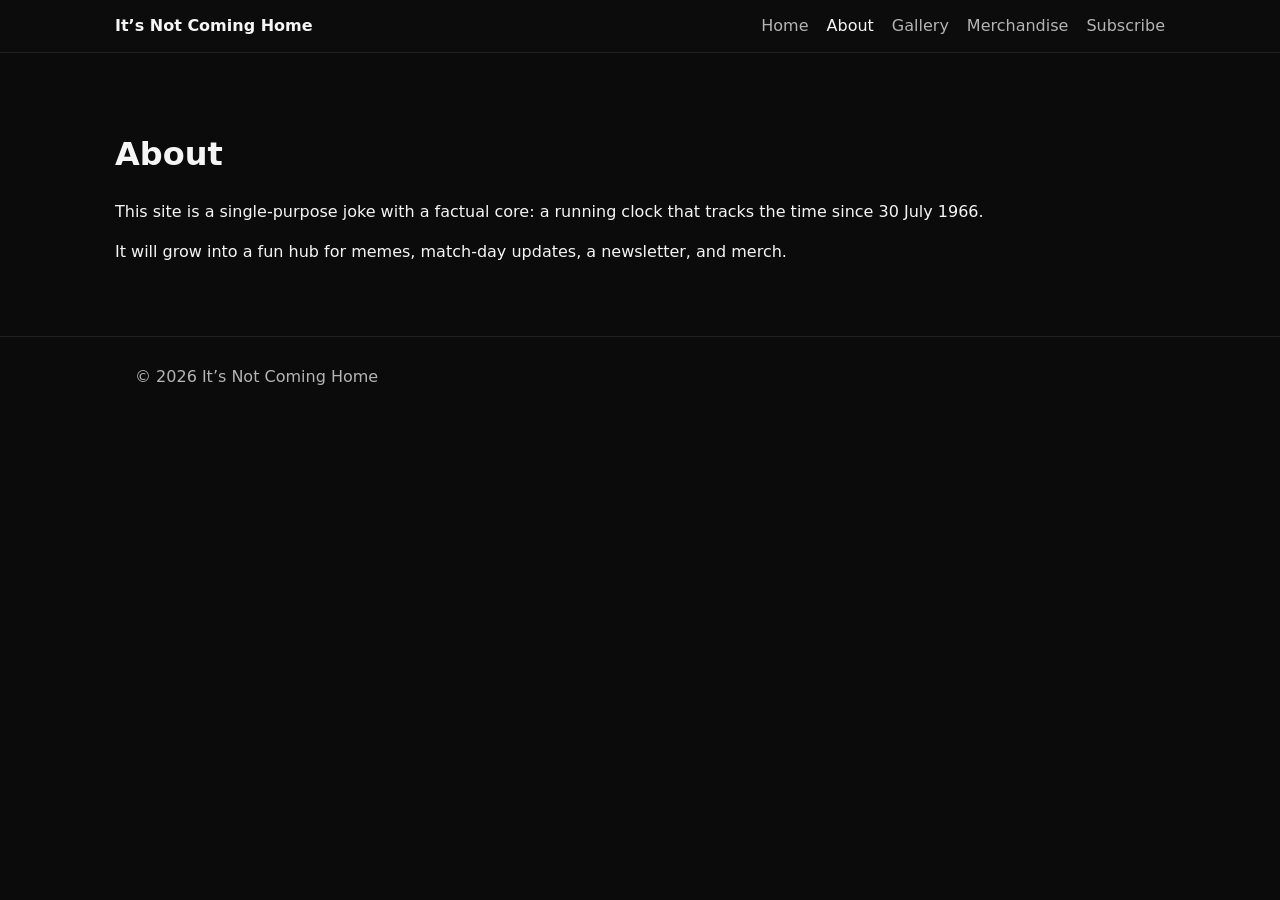
==== about/index.html @ 4ca96cda "Initial commit" ====
<!doctype html>
<html lang="en">
<head>
  <meta charset="utf-8"><meta name="viewport" content="width=device-width,initial-scale=1">
  <title>About — It’s Not Coming Home</title>
  <meta name="description" content="About this very serious website with a very serious clock." />
  <link rel="canonical" href="https://itsnotcominghome.com/about/">
  <link rel="icon" href="../assets/favicon.ico">
  <meta property="og:title" content="About — It’s Not Coming Home">
  <meta property="og:description" content="Why this exists and what’s next.">
  <meta property="og:image" content="https://itsnotcominghome.com/assets/og-image.jpg">
  <meta name="twitter:card" content="summary_large_image">
  <script defer data-domain="itsnotcominghome.com" src="https://plausible.io/js/script.js"></script>
  <link rel="stylesheet" href="../assets/styles.css">
</head>
<body>
<header class="site-header"><nav class="container nav" aria-label="Primary">
  <a class="brand" href="../">It’s Not Coming Home</a>
  <div class="links"><a href="../">Home</a><a class="active" href="../about/">About</a><a href="../gallery/">Gallery</a><a href="../merchandise/">Merchandise</a><a href="../get-in-touch/">Subscribe</a></div>
</nav></header>
<main class="container pad-y">
  <h1>About</h1>
  <p>This site is a single-purpose joke with a factual core: a running clock that tracks the time since 30 July 1966.</p>
  <p>It will grow into a fun hub for memes, match-day updates, a newsletter, and merch.</p>
</main>
<footer class="site-footer"><div class="container">© <span id="year"></span> It’s Not Coming Home</div></footer>
<script src="../assets/main.js" defer></script>
</body>
</html>
---- assets/styles.css ----
:root{
  --bg:#0b0b0b; --fg:#f5f5f5; --muted:#b4b4b4; --card:#141414; --border:#222;
  --accent:#ffffff; /* button foreground */
}
*{box-sizing:border-box}
html,body{height:100%}
body{
  margin:0; font-family:system-ui,-apple-system,Inter,Segoe UI,Roboto,Arial,sans-serif;
  background:var(--bg); color:var(--fg); line-height:1.5;
}
.container{max-width:1050px;margin:0 auto;padding:0 20px}
.pad-y{padding:56px 0}
.site-header{border-bottom:1px solid var(--border);background:#0c0c0c}
.nav{display:flex;align-items:center;justify-content:space-between;padding:14px 0}
.brand{font-weight:800;text-decoration:none;color:var(--fg)}
.links a{color:var(--muted);text-decoration:none;margin-left:18px}
.links a.active,.links a:hover{color:var(--fg)}
.site-footer{border-top:1px solid var(--border);padding:28px 0;color:var(--muted)}

.hero{display:grid;place-items:center;min-height:70vh;text-align:center;padding:56px 0}
.headline{font-size:clamp(2.2rem,8vw,6rem);margin:0 0 12px}
.tagline{color:var(--muted);margin:0 0 24px}

.timer{margin-top:10px}
.timer-row{display:flex;flex-wrap:wrap;gap:12px;justify-content:center}
.time-box{background:var(--card);border:1px solid var(--border);border-radius:16px;padding:16px 18px;min-width:120px}
.num{display:block;font-variant-numeric:tabular-nums;font-size:clamp(1.6rem,5vw,3.2rem);font-weight:800}
.label{display:block;font-size:0.9rem;color:var(--muted)}
.subtext{color:var(--muted);margin-top:10px;font-size:0.9rem}

.grid{display:grid;gap:18px;grid-template-columns:repeat(auto-fit,minmax(260px,1fr))}
.card{background:var(--card);border:1px solid var(--border);border-radius:16px;overflow:hidden}
.card img{display:block;width:100%;height:auto}
.card figcaption{padding:12px 14px;color:var(--muted)}

.contact-form,.subscribe-form{max-width:680px}
.contact-form label,.subscribe-form label{display:block;margin:12px 0;color:var(--fg)}
.contact-form input,.contact-form textarea,
.subscribe-form input{
  width:100%; background:#0f0f0f; color:var(--fg); border:1px solid var(--border);
  border-radius:12px; padding:12px 14px; font:inherit;
}
.contact-form button,.subscribe-form button,.cta{
  margin-top:8px; background:var(--fg); color:#000; border:0; font-weight:700;
  padding:12px 18px; border-radius:12px; cursor:pointer; text-decoration:none; display:inline-block;
}
.subscribe-row{display:flex;gap:8px}
.subscribe-row input{flex:1}
.muted{color:var(--muted)}
.small{font-size:0.95rem}
.divider{border:0;border-top:1px solid var(--border);margin:24px 0}
.coming-soon{display:grid;gap:14px;grid-template-columns:repeat(auto-fit,minmax(220px,1fr))}
.hp{position:absolute;left:-9999px;width:1px;height:1px;overflow:hidden}

@media (max-width:600px){
  .time-box{min-width:100px;padding:14px}
  .subscribe-row{flex-direction:column}
}
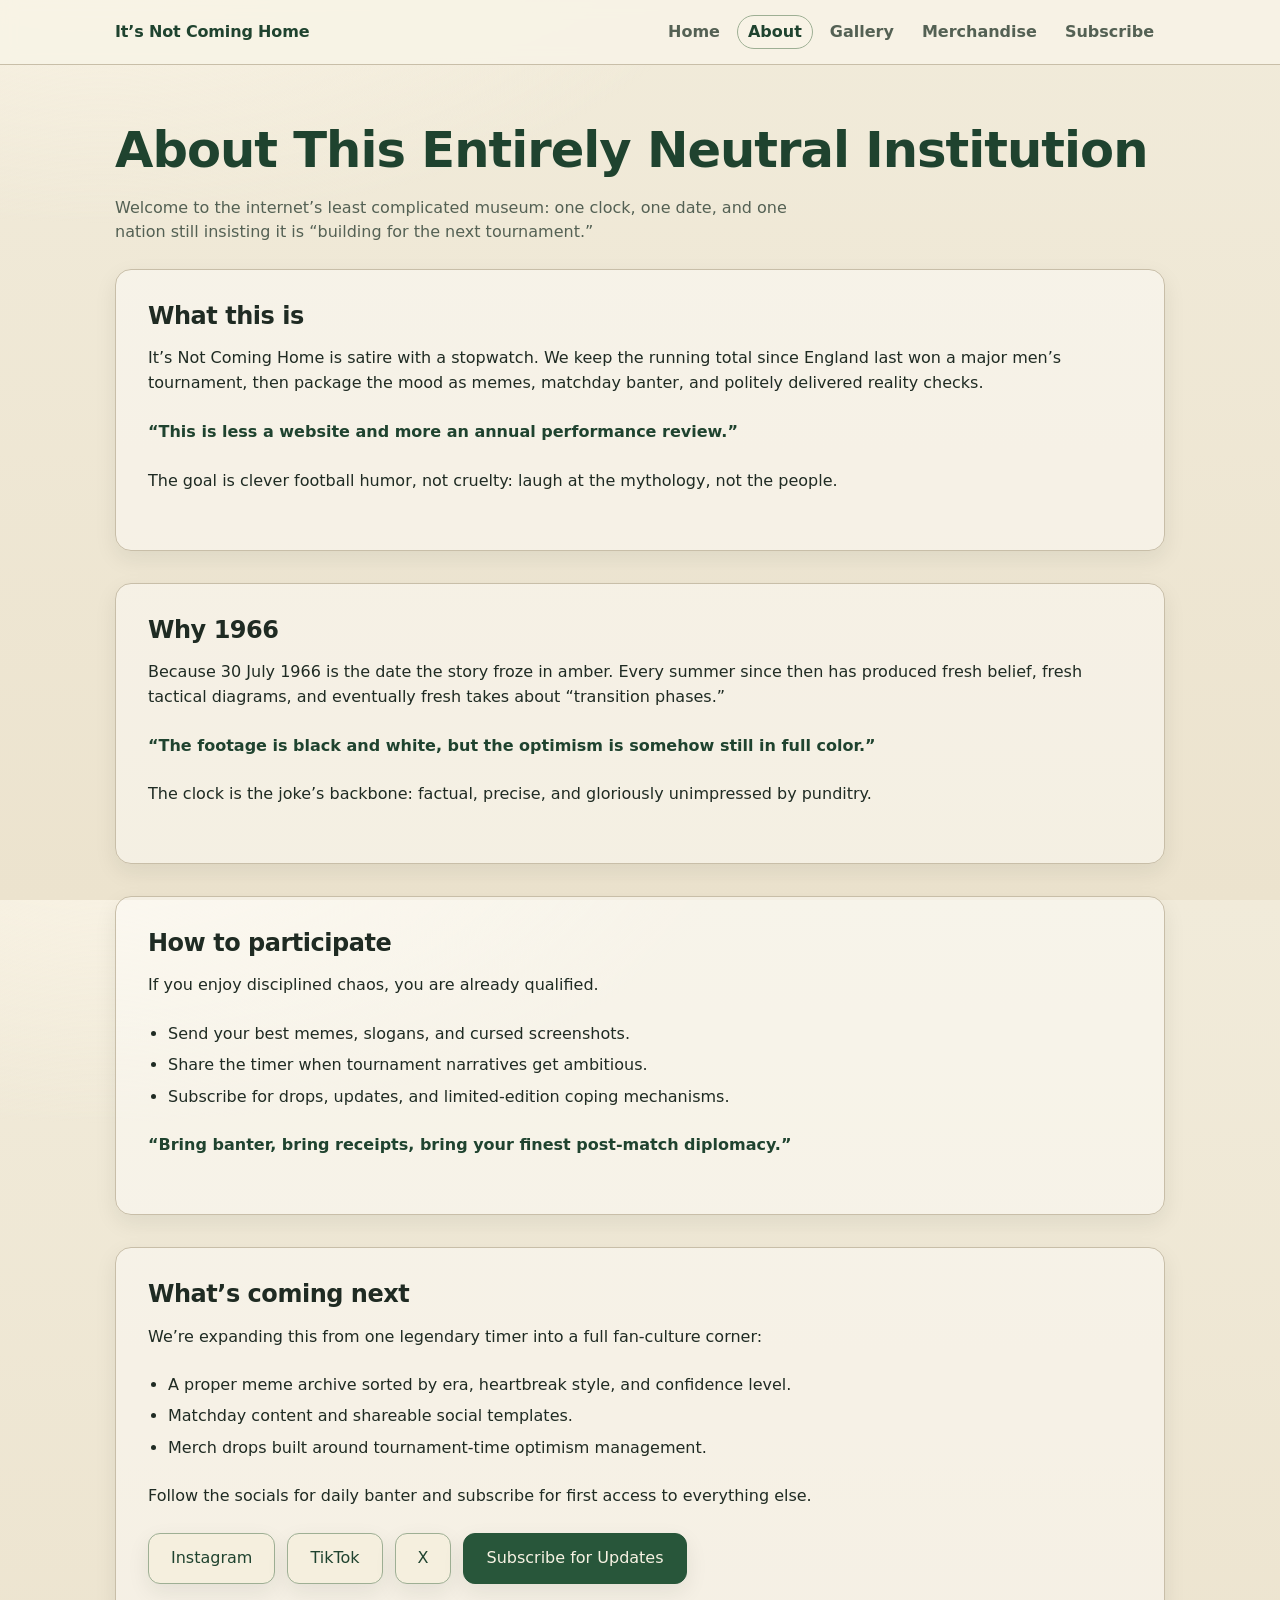
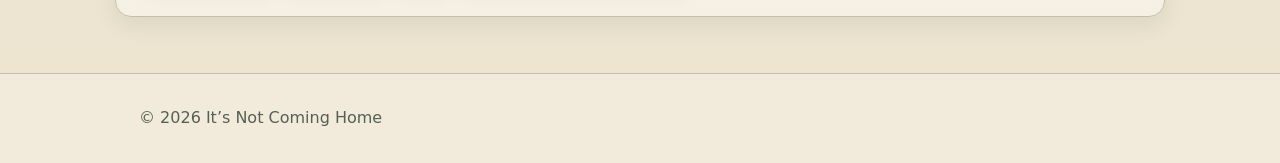
==== commit bb7d3c4d: "Refresh v2: About, gallery exhibits, merch placeholders" ====
--- a/about/index.html
+++ b/about/index.html
@@ -19,9 +19,52 @@
   <div class="links"><a href="../">Home</a><a class="active" href="../about/">About</a><a href="../gallery/">Gallery</a><a href="../merchandise/">Merchandise</a><a href="../get-in-touch/">Subscribe</a></div>
 </nav></header>
 <main class="container pad-y">
-  <h1>About</h1>
-  <p>This site is a single-purpose joke with a factual core: a running clock that tracks the time since 30 July 1966.</p>
-  <p>It will grow into a fun hub for memes, match-day updates, a newsletter, and merch.</p>
+  <h1>About This Entirely Neutral Institution</h1>
+  <p class="page-intro">Welcome to the internet’s least complicated museum: one clock, one date, and one nation still insisting it is “building for the next tournament.”</p>
+
+  <div class="section-stack">
+    <section class="content-panel">
+      <h2>What this is</h2>
+      <p>It’s Not Coming Home is satire with a stopwatch. We keep the running total since England last won a major men’s tournament, then package the mood as memes, matchday banter, and politely delivered reality checks.</p>
+      <p class="one-liner">“This is less a website and more an annual performance review.”</p>
+      <p>The goal is clever football humor, not cruelty: laugh at the mythology, not the people.</p>
+    </section>
+
+    <section class="content-panel">
+      <h2>Why 1966</h2>
+      <p>Because 30 July 1966 is the date the story froze in amber. Every summer since then has produced fresh belief, fresh tactical diagrams, and eventually fresh takes about “transition phases.”</p>
+      <p class="one-liner">“The footage is black and white, but the optimism is somehow still in full color.”</p>
+      <p>The clock is the joke’s backbone: factual, precise, and gloriously unimpressed by punditry.</p>
+    </section>
+
+    <section class="content-panel">
+      <h2>How to participate</h2>
+      <p>If you enjoy disciplined chaos, you are already qualified.</p>
+      <ul>
+        <li>Send your best memes, slogans, and cursed screenshots.</li>
+        <li>Share the timer when tournament narratives get ambitious.</li>
+        <li>Subscribe for drops, updates, and limited-edition coping mechanisms.</li>
+      </ul>
+      <p class="one-liner">“Bring banter, bring receipts, bring your finest post-match diplomacy.”</p>
+    </section>
+
+    <section class="content-panel">
+      <h2>What’s coming next</h2>
+      <p>We’re expanding this from one legendary timer into a full fan-culture corner:</p>
+      <ul>
+        <li>A proper meme archive sorted by era, heartbreak style, and confidence level.</li>
+        <li>Matchday content and shareable social templates.</li>
+        <li>Merch drops built around tournament-time optimism management.</li>
+      </ul>
+      <p>Follow the socials for daily banter and subscribe for first access to everything else.</p>
+      <div class="actions-row">
+        <a href="https://www.instagram.com/its_notcominghome/" target="_blank" rel="noopener noreferrer" class="cta-secondary">Instagram</a>
+        <a href="https://www.tiktok.com/@its_notcominghome" target="_blank" rel="noopener noreferrer" class="cta-secondary">TikTok</a>
+        <a href="https://x.com/Notcominghome66" target="_blank" rel="noopener noreferrer" class="cta-secondary">X</a>
+        <a class="cta" href="../get-in-touch/">Subscribe for Updates</a>
+      </div>
+    </section>
+  </div>
 </main>
 <footer class="site-footer"><div class="container">© <span id="year"></span> It’s Not Coming Home</div></footer>
 <script src="../assets/main.js" defer></script>
--- a/assets/styles.css
+++ b/assets/styles.css
@@ -1,58 +1,400 @@
 :root{
-  --bg:#0b0b0b; --fg:#f5f5f5; --muted:#b4b4b4; --card:#141414; --border:#222;
-  --accent:#ffffff; /* button foreground */
-}
+  --bg:#f1ebda;
+  --bg-alt:#ece3ce;
+  --surface:#f8f3e6;
+  --surface-soft:#f5efde;
+  --fg:#1f2b23;
+  --muted:#546154;
+  --border:#c8bea8;
+  --border-strong:#9eaf94;
+  --accent:#28563a;
+  --accent-strong:#1f432f;
+  --accent-ink:#f7f2e3;
+  --focus:#1e5e39;
+  --focus-ring:rgba(30,94,57,0.22);
+  --shadow-soft:0 8px 22px rgba(26,39,31,0.08);
+  --shadow-lifted:0 14px 30px rgba(26,39,31,0.12);
+  --radius-s:12px;
+  --radius-m:16px;
+  --radius-l:24px;
+  --space-2xs:0.5rem;
+  --space-xs:0.75rem;
+  --space-s:1rem;
+  --space-m:1.5rem;
+  --space-l:2rem;
+  --space-xl:2.75rem;
+  --space-2xl:3.5rem;
+  --space-3xl:4.5rem;
+}
+
 *{box-sizing:border-box}
 html,body{height:100%}
 body{
-  margin:0; font-family:system-ui,-apple-system,Inter,Segoe UI,Roboto,Arial,sans-serif;
-  background:var(--bg); color:var(--fg); line-height:1.5;
-}
-.container{max-width:1050px;margin:0 auto;padding:0 20px}
-.pad-y{padding:56px 0}
-.site-header{border-bottom:1px solid var(--border);background:#0c0c0c}
-.nav{display:flex;align-items:center;justify-content:space-between;padding:14px 0}
-.brand{font-weight:800;text-decoration:none;color:var(--fg)}
-.links a{color:var(--muted);text-decoration:none;margin-left:18px}
-.links a.active,.links a:hover{color:var(--fg)}
-.site-footer{border-top:1px solid var(--border);padding:28px 0;color:var(--muted)}
-
-.hero{display:grid;place-items:center;min-height:70vh;text-align:center;padding:56px 0}
-.headline{font-size:clamp(2.2rem,8vw,6rem);margin:0 0 12px}
-.tagline{color:var(--muted);margin:0 0 24px}
-
-.timer{margin-top:10px}
-.timer-row{display:flex;flex-wrap:wrap;gap:12px;justify-content:center}
-.time-box{background:var(--card);border:1px solid var(--border);border-radius:16px;padding:16px 18px;min-width:120px}
-.num{display:block;font-variant-numeric:tabular-nums;font-size:clamp(1.6rem,5vw,3.2rem);font-weight:800}
-.label{display:block;font-size:0.9rem;color:var(--muted)}
-.subtext{color:var(--muted);margin-top:10px;font-size:0.9rem}
-
-.grid{display:grid;gap:18px;grid-template-columns:repeat(auto-fit,minmax(260px,1fr))}
-.card{background:var(--card);border:1px solid var(--border);border-radius:16px;overflow:hidden}
+  margin:0;
+  font-family:system-ui,-apple-system,Inter,Segoe UI,Roboto,Arial,sans-serif;
+  line-height:1.55;
+  color:var(--fg);
+  background:
+    radial-gradient(1100px 540px at 8% -10%, #faf4e6 0%, transparent 58%),
+    linear-gradient(180deg, var(--bg) 0%, var(--bg-alt) 100%);
+}
+
+h1,h2,h3{
+  margin:0 0 var(--space-s);
+  color:var(--fg);
+  line-height:1.18;
+  letter-spacing:-0.02em;
+}
+
+p{margin:0 0 var(--space-m)}
+
+.container{max-width:1050px;margin:0 auto;padding:0 clamp(16px,4vw,24px)}
+.pad-y{padding:var(--space-2xl) 0}
+
+.site-header{
+  position:sticky;
+  top:0;
+  z-index:120;
+  border-bottom:1px solid var(--border);
+  background:rgba(248,243,230,0.9);
+  backdrop-filter:blur(8px);
+  -webkit-backdrop-filter:blur(8px);
+}
+.nav{
+  display:flex;
+  align-items:center;
+  justify-content:space-between;
+  flex-wrap:wrap;
+  min-height:64px;
+  gap:var(--space-xs) var(--space-s);
+  padding:8px 0;
+}
+.brand{
+  font-weight:800;
+  color:var(--accent-strong);
+  text-decoration:none;
+  letter-spacing:-0.01em;
+  min-width:0;
+}
+.links{
+  display:flex;
+  flex-wrap:wrap;
+  justify-content:flex-end;
+  gap:6px;
+}
+.links a{
+  color:var(--muted);
+  text-decoration:none;
+  border:1px solid transparent;
+  border-radius:999px;
+  padding:6px 10px;
+  line-height:1.2;
+  font-weight:600;
+  transition:color 0.2s ease,background-color 0.2s ease,border-color 0.2s ease;
+}
+.links a:hover{
+  color:var(--accent-strong);
+  background:var(--surface-soft);
+  border-color:var(--border);
+}
+.links a.active{
+  color:var(--accent-strong);
+  background:var(--surface);
+  border-color:var(--border-strong);
+}
+
+.site-footer{
+  border-top:1px solid var(--border);
+  color:var(--muted);
+  padding:var(--space-l) 0;
+  background:rgba(248,243,230,0.55);
+}
+
+a,button,input,textarea,select{font:inherit}
+:where(a,button,input,textarea,select):focus-visible{
+  outline:2px solid var(--focus);
+  outline-offset:2px;
+  box-shadow:0 0 0 4px var(--focus-ring);
+}
+
+.hero{
+  display:grid;
+  place-items:center;
+  text-align:center;
+  min-height:70vh;
+  padding:var(--space-2xl) 0;
+}
+.headline{
+  margin:0;
+  font-size:clamp(2.6rem,7.4vw,5.8rem);
+  line-height:1.04;
+  letter-spacing:-0.03em;
+  color:var(--accent-strong);
+  text-wrap:balance;
+}
+.tagline{
+  margin:0;
+  max-width:42ch;
+  color:var(--muted);
+  font-size:clamp(1rem,2vw,1.18rem);
+}
+
+.timer{margin-top:var(--space-xs)}
+.timer-row{display:flex;flex-wrap:wrap;gap:var(--space-s);justify-content:center}
+.time-box{
+  background:var(--surface);
+  border:1px solid var(--border);
+  border-radius:var(--radius-m);
+  box-shadow:var(--shadow-soft);
+  padding:14px 12px;
+  min-width:106px;
+}
+.num{
+  display:block;
+  font-variant-numeric:tabular-nums;
+  font-size:clamp(1.5rem,4.6vw,2.8rem);
+  line-height:1.05;
+  font-weight:800;
+  color:var(--accent-strong);
+}
+.label{
+  display:block;
+  font-size:0.76rem;
+  letter-spacing:0.08em;
+  text-transform:uppercase;
+  color:var(--muted);
+}
+.subtext{
+  margin-top:var(--space-xs);
+  color:var(--muted);
+  font-size:0.9rem;
+}
+
+.grid{display:grid;gap:var(--space-m);grid-template-columns:repeat(auto-fit,minmax(260px,1fr))}
+.card{
+  background:var(--surface);
+  border:1px solid var(--border);
+  border-radius:var(--radius-m);
+  box-shadow:var(--shadow-soft);
+  overflow:hidden;
+}
 .card img{display:block;width:100%;height:auto}
-.card figcaption{padding:12px 14px;color:var(--muted)}
+.card figcaption{
+  padding:12px 14px;
+  color:var(--muted);
+  background:rgba(255,255,255,0.35);
+}
+.card-body{padding:var(--space-m)}
+.card-body > :last-child{margin-bottom:0}
+
+.page-intro{
+  max-width:74ch;
+  color:var(--muted);
+}
+.section-stack{display:grid;gap:var(--space-l)}
+.content-panel{
+  background:rgba(255,255,255,0.42);
+  border:1px solid var(--border);
+  border-radius:var(--radius-m);
+  box-shadow:var(--shadow-soft);
+  padding:var(--space-l);
+}
+.content-panel ul{
+  margin:0 0 var(--space-m);
+  padding-left:1.25rem;
+}
+.content-panel li{margin-bottom:0.4rem}
+.content-panel li:last-child{margin-bottom:0}
+.one-liner{
+  margin:0 0 var(--space-m);
+  color:var(--accent-strong);
+  font-weight:700;
+}
+
+.chip{
+  display:inline-flex;
+  align-items:center;
+  margin-bottom:var(--space-xs);
+  padding:4px 10px;
+  border:1px solid var(--border-strong);
+  border-radius:999px;
+  background:var(--surface-soft);
+  color:var(--accent-strong);
+  font-size:0.74rem;
+  letter-spacing:0.06em;
+  text-transform:uppercase;
+  font-weight:700;
+}
+
+.actions-row{
+  display:flex;
+  flex-wrap:wrap;
+  align-items:center;
+  gap:var(--space-xs);
+}
+.actions-row .cta,.actions-row .cta-primary,.actions-row .cta-secondary{margin-top:0}
+
+.product-category + .product-category{margin-top:var(--space-2xl)}
+.product-category h2{margin-bottom:var(--space-s)}
+
+.coming-soon{display:grid;gap:var(--space-s);grid-template-columns:repeat(auto-fit,minmax(220px,1fr))}
+.coming-soon .card{padding:var(--space-m)}
+.coming-soon .card h3{margin:0 0 var(--space-xs)}
+.coming-soon .card p{margin:0;color:var(--muted)}
 
 .contact-form,.subscribe-form{max-width:680px}
-.contact-form label,.subscribe-form label{display:block;margin:12px 0;color:var(--fg)}
-.contact-form input,.contact-form textarea,
-.subscribe-form input{
-  width:100%; background:#0f0f0f; color:var(--fg); border:1px solid var(--border);
-  border-radius:12px; padding:12px 14px; font:inherit;
-}
-.contact-form button,.subscribe-form button,.cta{
-  margin-top:8px; background:var(--fg); color:#000; border:0; font-weight:700;
-  padding:12px 18px; border-radius:12px; cursor:pointer; text-decoration:none; display:inline-block;
-}
-.subscribe-row{display:flex;gap:8px}
+.contact-form label,.subscribe-form label{
+  display:block;
+  margin:12px 0;
+  color:var(--fg);
+  font-weight:600;
+}
+.contact-form input,.contact-form textarea,.subscribe-form input{
+  width:100%;
+  border-radius:var(--radius-s);
+  border:1px solid var(--border);
+  background:rgba(255,255,255,0.66);
+  color:var(--fg);
+  padding:12px 14px;
+  transition:border-color 0.2s ease,box-shadow 0.2s ease,background-color 0.2s ease;
+}
+.contact-form input:focus,.contact-form textarea:focus,.subscribe-form input:focus{
+  border-color:var(--border-strong);
+  background:#fffdfa;
+}
+
+:where(.cta-primary,.cta-secondary,.social-link,.merch-link,.contact-form button,.subscribe-form button,.cta){
+  display:inline-flex;
+  align-items:center;
+  justify-content:center;
+  text-decoration:none;
+  border-radius:var(--radius-s);
+  border:1px solid var(--border-strong);
+  background:var(--surface-soft);
+  color:var(--accent-strong);
+  padding:12px 22px;
+  font-weight:700;
+  line-height:1.2;
+  cursor:pointer;
+  box-shadow:var(--shadow-soft);
+  transition:transform 0.18s ease,border-color 0.2s ease,background-color 0.2s ease,color 0.2s ease,box-shadow 0.2s ease;
+}
+
+:where(.cta-primary,.contact-form button,.subscribe-form button,.cta){
+  margin-top:8px;
+  background:var(--accent);
+  border-color:var(--accent);
+  color:var(--accent-ink);
+}
+
+:where(.cta-primary,.contact-form button,.subscribe-form button,.cta):hover{
+  transform:translateY(-1px);
+  background:var(--accent-strong);
+  border-color:var(--accent-strong);
+  box-shadow:var(--shadow-lifted);
+}
+
+:where(.cta-secondary,.social-link,.merch-link):hover{
+  transform:translateY(-1px);
+  border-color:var(--accent);
+  color:var(--accent-strong);
+}
+
+.subscribe-row{display:flex;gap:var(--space-xs)}
 .subscribe-row input{flex:1}
 .muted{color:var(--muted)}
 .small{font-size:0.95rem}
 .divider{border:0;border-top:1px solid var(--border);margin:24px 0}
-.coming-soon{display:grid;gap:14px;grid-template-columns:repeat(auto-fit,minmax(220px,1fr))}
-.hp{position:absolute;left:-9999px;width:1px;height:1px;overflow:hidden}
-
-@media (max-width:600px){
-  .time-box{min-width:100px;padding:14px}
+.hp,.sr-only{
+  position:absolute;
+  left:-9999px;
+  width:1px;
+  height:1px;
+  overflow:hidden;
+}
+
+/* Homepage layout rhythm */
+.home-page .home-main > .home-section{padding:var(--space-2xl) 0}
+.home-page .hero{
+  min-height:clamp(33rem,72vh,48rem);
+  padding:var(--space-3xl) 0 var(--space-2xl);
+}
+.home-page .hero .container{
+  display:grid;
+  justify-items:center;
+  gap:var(--space-m);
+}
+.home-page .timer{
+  display:grid;
+  gap:var(--space-s);
+  width:min(100%,900px);
+}
+.home-page .timer-row{
+  display:grid;
+  grid-template-columns:repeat(5,minmax(0,1fr));
+  gap:var(--space-s);
+  width:100%;
+}
+
+.cta-block,.social-block{text-align:center}
+.cta-row,.social-links{display:flex;gap:var(--space-s);justify-content:center;flex-wrap:wrap}
+.social-title{margin:0 0 var(--space-s);font-size:1.4rem}
+
+.home-page .social-link{
+  width:52px;
+  height:52px;
+  padding:0;
+  border-radius:50%;
+}
+.home-page .social-link svg{
+  width:22px;
+  height:22px;
+  display:block;
+}
+.home-page .social-link.instagram svg{
+  fill:none;
+  stroke:currentColor;
+  stroke-width:1.8;
+}
+.home-page .social-link.tiktok svg,
+.home-page .social-link.x svg{fill:currentColor}
+
+.merch-teaser{
+  text-align:center;
+  border-top:1px solid var(--border);
+}
+.merch-teaser h2{margin:0 0 var(--space-xs);font-size:clamp(1.6rem,3.4vw,2rem)}
+.merch-teaser p{margin:0 0 var(--space-m);color:var(--muted)}
+
+.subscribe-section{border-top:1px solid var(--border)}
+.subscribe-section h2{margin:0 0 var(--space-xs);font-size:clamp(1.6rem,3.4vw,2rem)}
+.subscribe-section > .container > p{margin:0 0 var(--space-m);color:var(--muted)}
+
+main.container.pad-y > h1{
+  font-size:clamp(1.95rem,5vw,3.1rem);
+  color:var(--accent-strong);
+}
+main.container.pad-y > p{max-width:68ch}
+
+@media (max-width:900px){
+  .home-page .timer-row{grid-template-columns:repeat(3,minmax(0,1fr))}
+}
+
+@media (max-width:720px){
+  .nav{min-height:56px;padding:7px 0}
+  .links{width:100%;justify-content:flex-start}
+  .pad-y{padding:var(--space-xl) 0}
+  .content-panel{padding:var(--space-m)}
+  .actions-row{flex-direction:column;align-items:flex-start}
+  .actions-row .cta,.actions-row .cta-primary,.actions-row .cta-secondary{width:min(100%,340px)}
+  .home-page .home-main > .home-section{padding:var(--space-xl) 0}
+  .home-page .hero{padding:var(--space-2xl) 0 var(--space-xl)}
+  .home-page .timer-row{
+    grid-template-columns:repeat(2,minmax(0,1fr));
+    gap:var(--space-xs);
+  }
   .subscribe-row{flex-direction:column}
-}
+  .subscribe-row input,.subscribe-row button{width:100%}
+  .cta-row{flex-direction:column;align-items:center;gap:12px}
+  .cta-primary,.cta-secondary,.merch-link{width:min(100%,340px)}
+}
